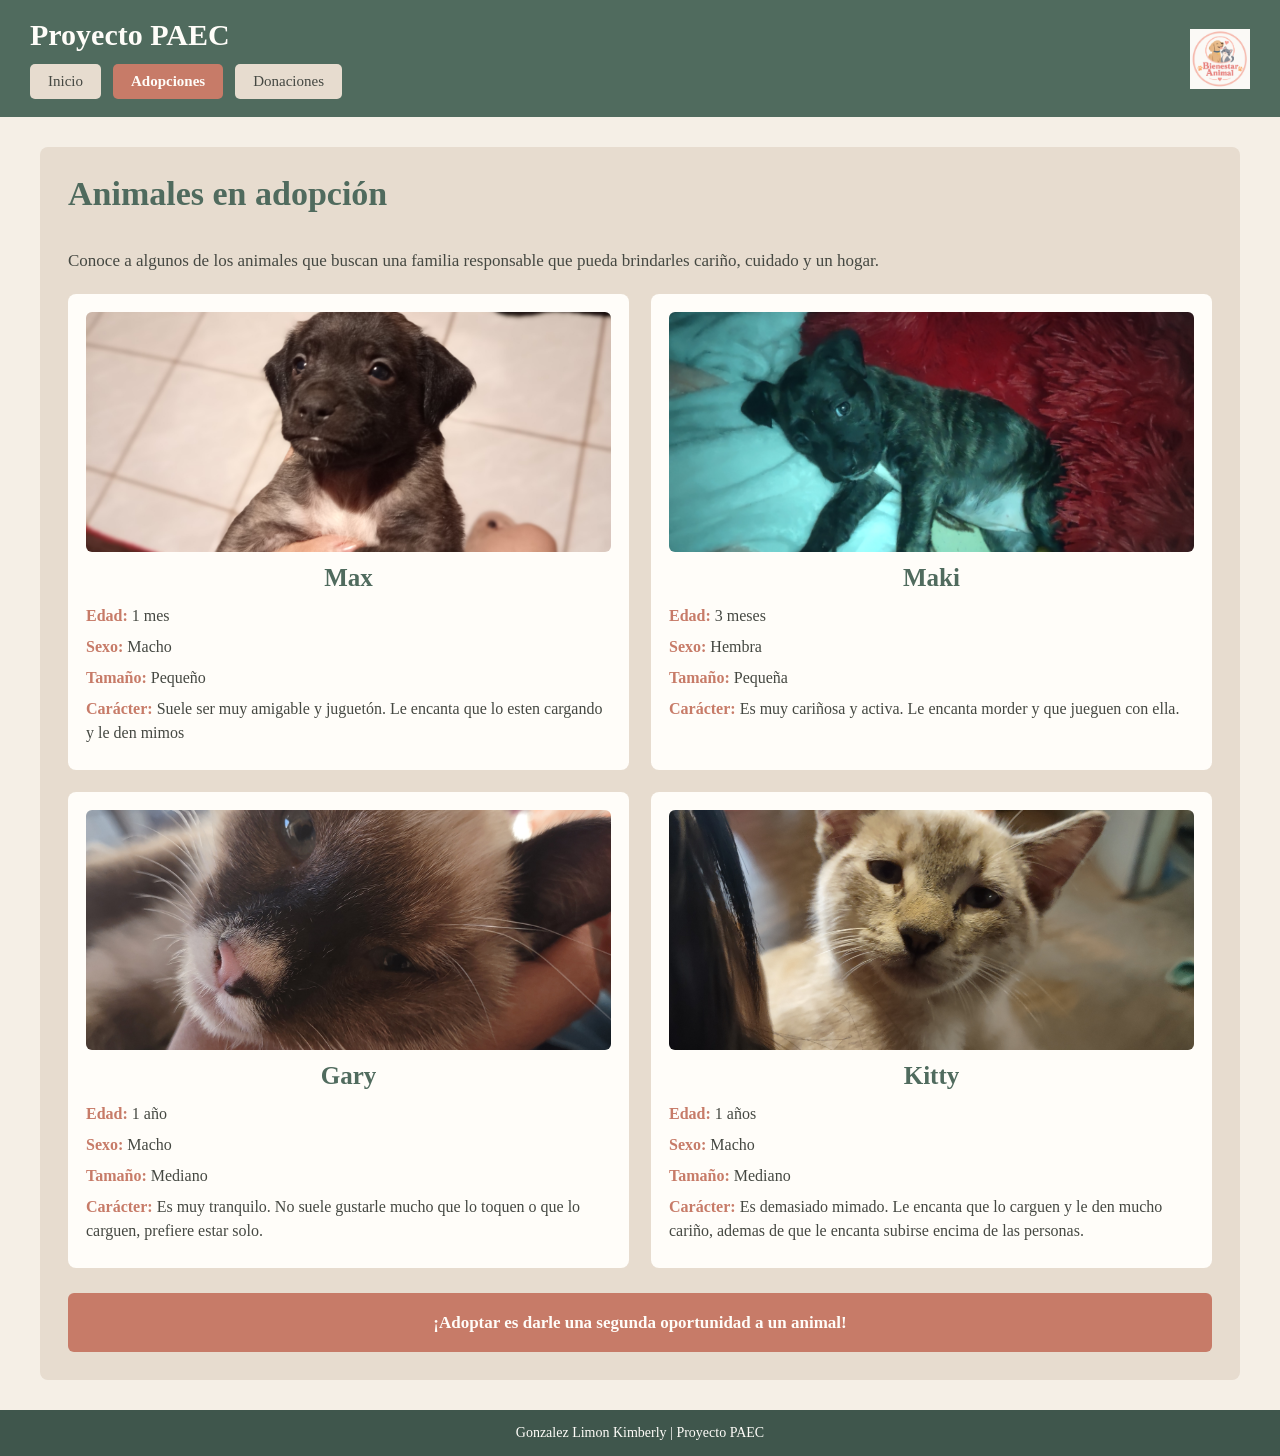
==== Adopciones.html @ 8fbb7e8e "modifique adopciones,donaciones,index y agregre imagenes" ====
<!DOCTYPE html>
<html lang="es">

<head>
    <meta charset="UTF-8">
    <title>Adopciones - Gonzalez Limon Kimberly</title>

    <link rel="stylesheet" href="estilo.css">
</head>

<body>

    <!-- Encabezado -->
    <header>

        <div>

            <h1>Proyecto PAEC</h1>

            <!-- Menú de navegación -->
            <nav class="barra-navegacion">

                <a href="index.html" class="boton-nav">Inicio</a>

                <a href="Adopciones.html" class="boton-nav activo">Adopciones</a>

                <a href="Donaciones.html" class="boton-nav">Donaciones</a>

            </nav>

        </div>

        <img src="imagenes/Emblema Pastel de Bienestar Animal.png"
             alt="Logo del proyecto PAEC"
             class="logo-pequeno">

    </header>


    <!-- Contenido principal -->
    <main>

        <section>

            <article>

                <h1>Animales en adopción</h1>

                <p>
                    Conoce a algunos de los animales que buscan una familia
                    responsable que pueda brindarles cariño, cuidado y un hogar.
                </p>


                <!-- Galería de animales -->
                <div class="contenedor-adopciones">


                    <!-- Max -->
                    <div class="tarjeta">

                        <img src="imagenes/Max.jpg"
                             alt="Perro Max">

                        <h2>Max</h2>

                        <p>
                            <strong>Edad:</strong> 1 mes
                        </p>

                        <p>
                            <strong>Sexo:</strong> Macho
                        </p>

                        <p>
                            <strong>Tamaño:</strong> Pequeño
                        </p>

                        <p>
                            <strong>Carácter:</strong> Suele ser muy amigable y juguetón. Le encanta que lo esten cargando y le den mimos
                        </p>

                    </div>


                    <!-- Maki -->
                    <div class="tarjeta">

                        <img src="imagenes/Maki.jpg"
                             alt="Perra Maki">

                        <h2>Maki</h2>

                        <p>
                            <strong>Edad:</strong> 3 meses
                        </p>

                        <p>
                            <strong>Sexo:</strong> Hembra
                        </p>

                        <p>
                            <strong>Tamaño:</strong> Pequeña
                        </p>

                        <p>
                            <strong>Carácter:</strong> Es muy cariñosa y activa. Le encanta morder y que jueguen con ella.
                        </p>

                    </div>


                    <!-- Gary -->
                    <div class="tarjeta">

                        <img src="imagenes/Gary.jpg"
                             alt="Gato Gary">

                        <h2>Gary</h2>

                        <p>
                            <strong>Edad:</strong> 1 año
                        </p>

                        <p>
                            <strong>Sexo:</strong> Macho
                        </p>

                        <p>
                            <strong>Tamaño:</strong> Mediano
                        </p>

                        <p>
                            <strong>Carácter:</strong> Es muy tranquilo. No suele gustarle mucho que lo toquen o que lo carguen, prefiere estar solo.
                        </p>

                    </div>


                    <!-- Kitty -->
                    <div class="tarjeta">

                        <img src="imagenes/Kitty.jpg"
                             alt="Gato Kitty">

                        <h2>Kitty</h2>

                        <p>
                            <strong>Edad:</strong> 1 años
                        </p>

                        <p>
                            <strong>Sexo:</strong> Macho
                        </p>

                        <p>
                            <strong>Tamaño:</strong> Mediano
                        </p>

                        <p>
                            <strong>Carácter:</strong> Es demasiado mimado. Le encanta que lo carguen y le den mucho cariño, ademas de que le encanta subirse encima de las personas.
                        </p>

                    </div>

                </div>


                <!-- Mensaje -->
                <div class="mensaje">

                    <p>
                        ¡Adoptar es darle una segunda oportunidad a un animal!
                    </p>

                </div>

            </article>

        </section>

    </main>


    <!-- Pie de página -->
    <footer>

        <p>Gonzalez Limon Kimberly | Proyecto PAEC</p>

    </footer>

</body>

</html>
---- estilo.css ----
html, body {
    margin: 0;
    padding: 0;
    width: 100%;
    min-height: 100vh;
    background-color: #F5EFE6;
    font-family: "Times New Roman", serif;
    color: #454842;
    display: flex;
    flex-direction: column;
}

header {
    display: flex;
    justify-content: space-between;
    align-items: center;
    background-color: #506B5E;
    padding: 18px 30px;
    box-sizing: border-box;
}

header h1 {
    margin: 0;
    color: #FFFDF9;
    font-size: 30px;
}

.logo-pequeno {
    width: 60px;
    height: 60px;
    object-fit: contain;
}

.barra-navegacion {
    display: flex;
    gap: 12px;
    margin-top: 12px;
}

.boton-nav {
    text-decoration: none;
    color: #454842;
    background-color: #E7DCCF;
    padding: 9px 18px;
    border-radius: 5px;
    font-size: 15px;
    font-family: Georgia, serif;
}

.boton-nav:hover {
    background-color: #C77B68;
    color: #FFFDF9;
}

.boton-nav.activo {
    background-color: #C77B68;
    color: #FFFDF9;
    font-weight: bold;
}

main {
    display: flex;
    gap: 30px;
    padding: 30px;
    box-sizing: border-box;
    flex: 1;
    width: 100%;
}

section {
    width: 100%;
    display: flex;
    flex-direction: column;
}

article {
    width: 100%;
    max-width: 1200px;
    margin: auto;
    background-color: #E7DCCF;
    padding: 28px;
    border-radius: 8px;
    box-sizing: border-box;
}

article h1 {
    font-size: 34px;
    margin-top: 0;
    color: #506B5E;
}

article h2 {
    color: #506B5E;
    font-size: 25px;
}

article p {
    font-size: 17px;
    line-height: 1.6;
}

aside {
    width: 25%;
    display: flex;
    justify-content: center;
    align-items: flex-start;
}

aside img {
    width: 100%;
    max-width: 330px;
    height: 550px;
    object-fit: cover;
    display: block;
    border-radius: 8px;
}

.imagen-principal {
    width: 100%;
    height: 400px;
    object-fit: cover;
    display: block;
    margin: 20px 0;
    border-radius: 8px;
}

.contenedor-adopciones {
    display: grid;
    grid-template-columns: repeat(2, 1fr);
    gap: 22px;
    margin-top: 20px;
}

.tarjeta {
    background-color: #FFFDF9;
    padding: 18px;
    border-radius: 8px;
    box-sizing: border-box;
}

.tarjeta img {
    width: 100%;
    height: 240px;
    object-fit: cover;
    display: block;
    border-radius: 6px;
}

.tarjeta h2 {
    text-align: center;
    margin: 12px 0;
    color: #506B5E;
}

.tarjeta p {
    font-size: 16px;
    line-height: 1.5;
    margin: 7px 0;
}

.tarjeta strong {
    color: #C77B68;
}

.contenedor-donaciones {
    display: grid;
    grid-template-columns: repeat(2, 1fr);
    gap: 20px;
    margin-top: 20px;
}

.contenedor-donaciones .tarjeta h2 {
    text-align: left;
}

.tarjeta ul {
    padding-left: 25px;
    line-height: 1.8;
    font-size: 16px;
}

.centro-acopio {
    background-color: #FFFDF9;
    padding: 20px;
    margin-top: 25px;
    border-radius: 8px;
}

.centro-acopio h2 {
    margin-top: 0;
    color: #506B5E;
}

.centro-acopio p {
    margin: 8px 0;
    text-align: left;
    color: #454842;
}

.mensaje {
    background-color: #C77B68;
    padding: 16px;
    margin-top: 25px;
    border-radius: 6px;
    text-align: center;
}

.mensaje p {
    margin: 0;
    color: #FFFDF9;
    text-align: center;
    font-weight: bold;
}

footer {
    background-color: #3F564C;
    color: #FFFDF9;
    text-align: center;
    padding: 15px;
    width: 100%;
    box-sizing: border-box;
}

footer p {
    margin: 0;
    font-size: 14px;
}
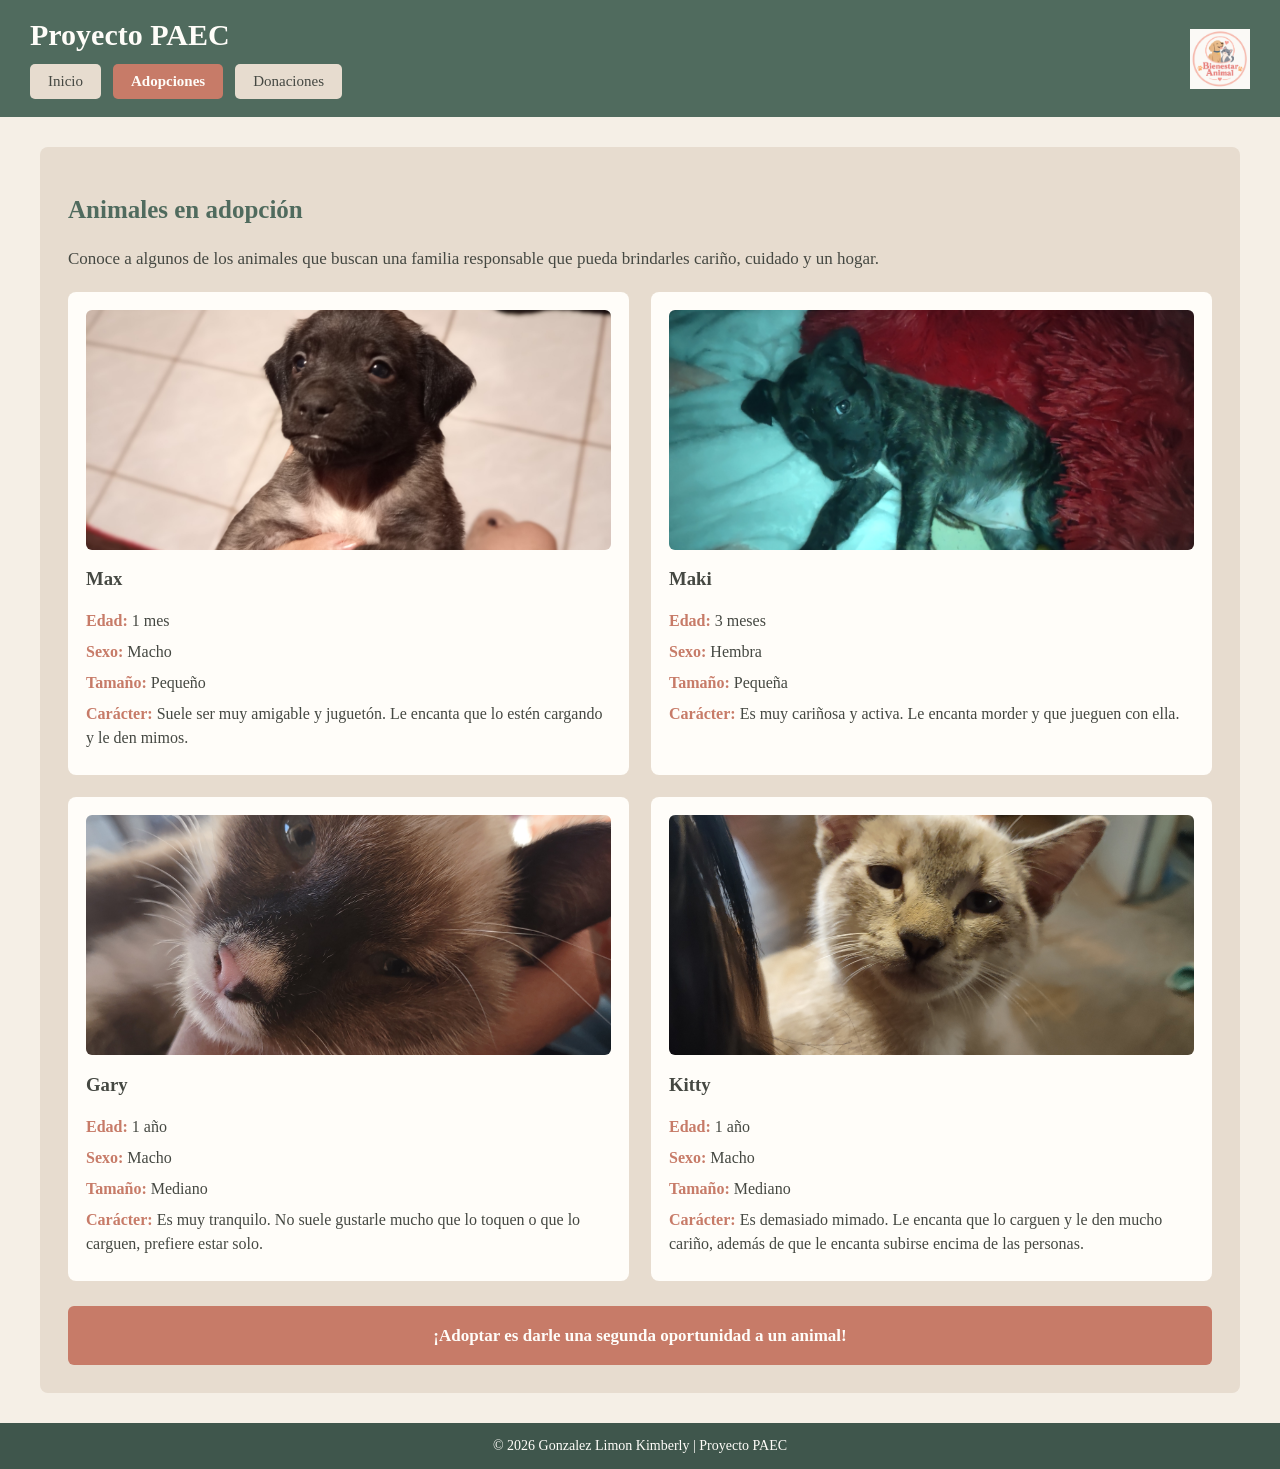
==== commit 85b2e891: "actualice adopciones" ====
--- a/Adopciones.html
+++ b/Adopciones.html
@@ -3,8 +3,10 @@
 
 <head>
     <meta charset="UTF-8">
+    <meta name="viewport" content="width=device-width, initial-scale=1.0">
     <title>Adopciones - Gonzalez Limon Kimberly</title>
 
+    <!-- Hoja de estilos externa -->
     <link rel="stylesheet" href="estilo.css">
 </head>
 
@@ -13,9 +15,9 @@
     <!-- Encabezado -->
     <header>
 
-        <div>
+        <div class="header-contenido">
 
-            <h1>Proyecto PAEC</h1>
+            <h1 class="titulo-proyecto">Proyecto PAEC</h1>
 
             <!-- Menú de navegación -->
             <nav class="barra-navegacion">
@@ -32,6 +34,7 @@
 
         <img src="imagenes/Emblema Pastel de Bienestar Animal.png"
              alt="Logo del proyecto PAEC"
+             title="Logo del proyecto"
              class="logo-pequeno">
 
     </header>
@@ -40,11 +43,11 @@
     <!-- Contenido principal -->
     <main>
 
-        <section>
+        <section class="contenido-principal">
 
             <article>
 
-                <h1>Animales en adopción</h1>
+                <h2>Animales en adopción</h2>
 
                 <p>
                     Conoce a algunos de los animales que buscan una familia
@@ -60,9 +63,9 @@
                     <div class="tarjeta">
 
                         <img src="imagenes/Max.jpg"
-                             alt="Perro Max">
+                             alt="Perro Max en adopción">
 
-                        <h2>Max</h2>
+                        <h3>Max</h3>
 
                         <p>
                             <strong>Edad:</strong> 1 mes
@@ -77,7 +80,7 @@
                         </p>
 
                         <p>
-                            <strong>Carácter:</strong> Suele ser muy amigable y juguetón. Le encanta que lo esten cargando y le den mimos
+                            <strong>Carácter:</strong> Suele ser muy amigable y juguetón. Le encanta que lo estén cargando y le den mimos.
                         </p>
 
                     </div>
@@ -87,9 +90,9 @@
                     <div class="tarjeta">
 
                         <img src="imagenes/Maki.jpg"
-                             alt="Perra Maki">
+                             alt="Perra Maki en adopción">
 
-                        <h2>Maki</h2>
+                        <h3>Maki</h3>
 
                         <p>
                             <strong>Edad:</strong> 3 meses
@@ -114,9 +117,9 @@
                     <div class="tarjeta">
 
                         <img src="imagenes/Gary.jpg"
-                             alt="Gato Gary">
+                             alt="Gato Gary en adopción">
 
-                        <h2>Gary</h2>
+                        <h3>Gary</h3>
 
                         <p>
                             <strong>Edad:</strong> 1 año
@@ -141,12 +144,12 @@
                     <div class="tarjeta">
 
                         <img src="imagenes/Kitty.jpg"
-                             alt="Gato Kitty">
+                             alt="Gato Kitty en adopción">
 
-                        <h2>Kitty</h2>
+                        <h3>Kitty</h3>
 
                         <p>
-                            <strong>Edad:</strong> 1 años
+                            <strong>Edad:</strong> 1 año
                         </p>
 
                         <p>
@@ -158,7 +161,7 @@
                         </p>
 
                         <p>
-                            <strong>Carácter:</strong> Es demasiado mimado. Le encanta que lo carguen y le den mucho cariño, ademas de que le encanta subirse encima de las personas.
+                            <strong>Carácter:</strong> Es demasiado mimado. Le encanta que lo carguen y le den mucho cariño, además de que le encanta subirse encima de las personas.
                         </p>
 
                     </div>
@@ -185,7 +188,7 @@
     <!-- Pie de página -->
     <footer>
 
-        <p>Gonzalez Limon Kimberly | Proyecto PAEC</p>
+        <p>&copy; 2026 Gonzalez Limon Kimberly | Proyecto PAEC</p>
 
     </footer>
 
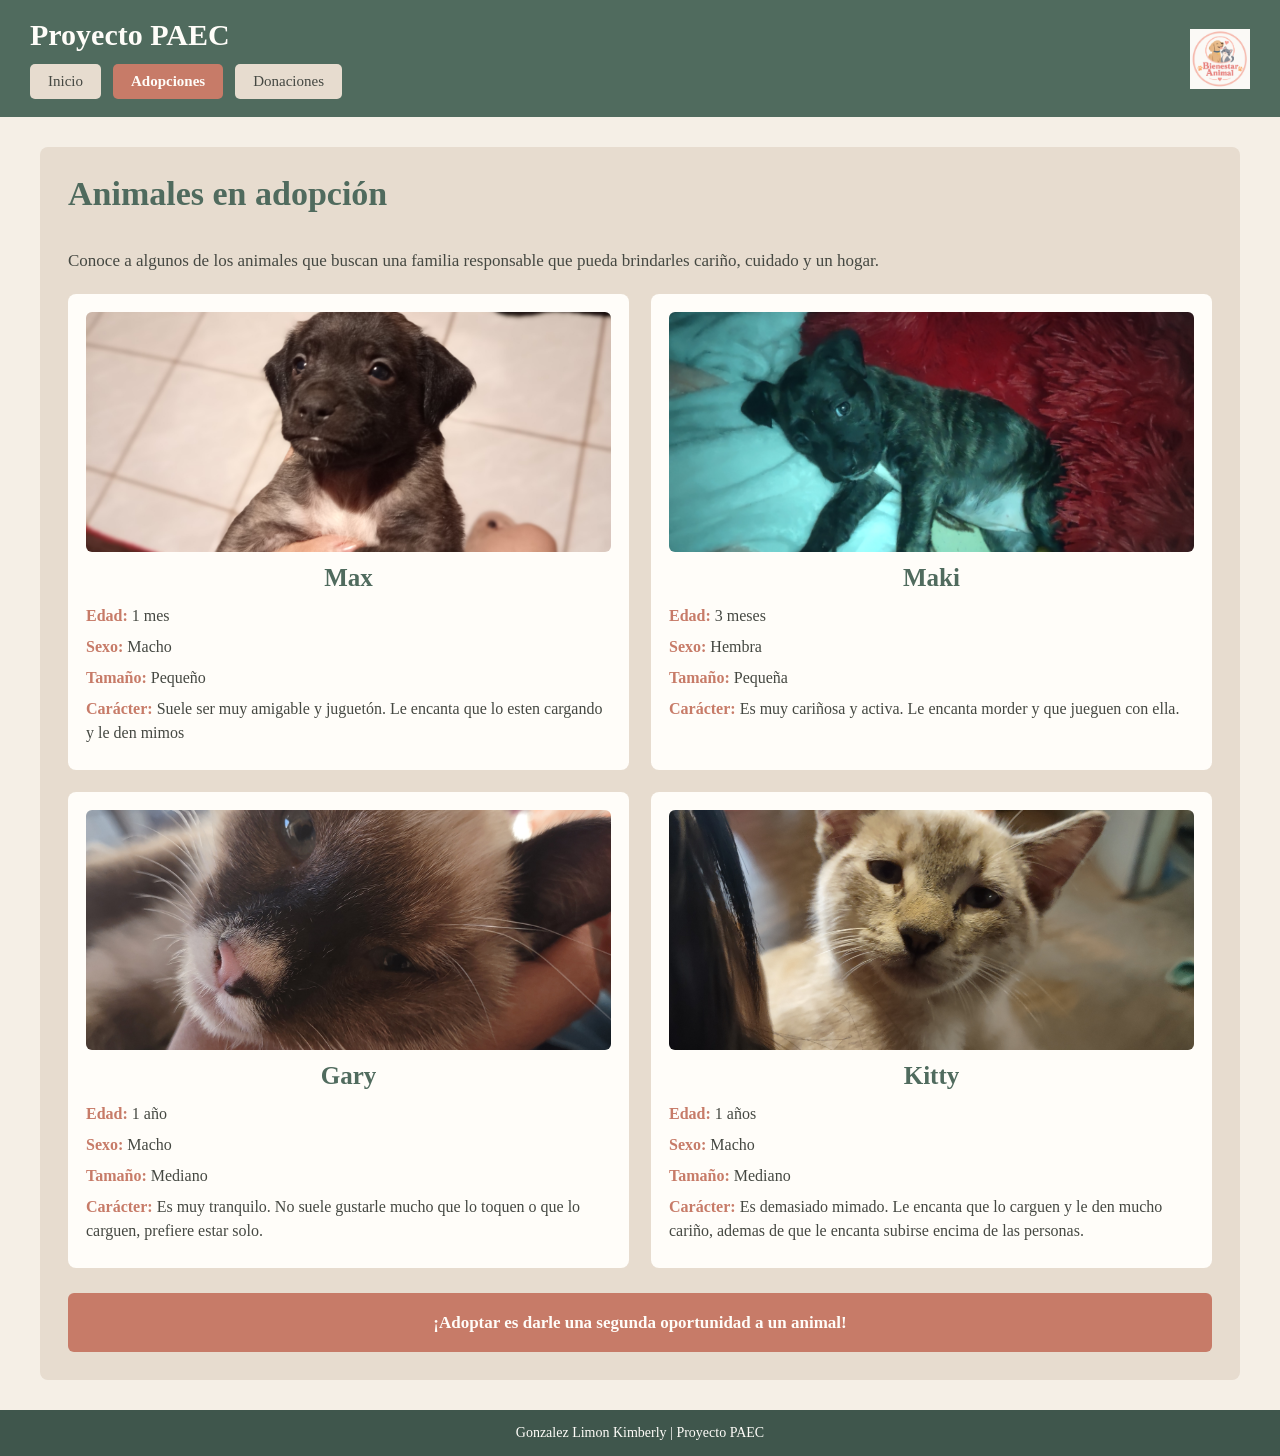
==== commit 225ee213: "actualice adopciones" ====
--- a/Adopciones.html
+++ b/Adopciones.html
@@ -3,10 +3,8 @@
 
 <head>
     <meta charset="UTF-8">
-    <meta name="viewport" content="width=device-width, initial-scale=1.0">
     <title>Adopciones - Gonzalez Limon Kimberly</title>
 
-    <!-- Hoja de estilos externa -->
     <link rel="stylesheet" href="estilo.css">
 </head>
 
@@ -15,9 +13,9 @@
     <!-- Encabezado -->
     <header>
 
-        <div class="header-contenido">
+        <div>
 
-            <h1 class="titulo-proyecto">Proyecto PAEC</h1>
+            <h1>Proyecto PAEC</h1>
 
             <!-- Menú de navegación -->
             <nav class="barra-navegacion">
@@ -34,7 +32,6 @@
 
         <img src="imagenes/Emblema Pastel de Bienestar Animal.png"
              alt="Logo del proyecto PAEC"
-             title="Logo del proyecto"
              class="logo-pequeno">
 
     </header>
@@ -43,11 +40,11 @@
     <!-- Contenido principal -->
     <main>
 
-        <section class="contenido-principal">
+        <section>
 
             <article>
 
-                <h2>Animales en adopción</h2>
+                <h1>Animales en adopción</h1>
 
                 <p>
                     Conoce a algunos de los animales que buscan una familia
@@ -63,9 +60,9 @@
                     <div class="tarjeta">
 
                         <img src="imagenes/Max.jpg"
-                             alt="Perro Max en adopción">
+                             alt="Perro Max">
 
-                        <h3>Max</h3>
+                        <h2>Max</h2>
 
                         <p>
                             <strong>Edad:</strong> 1 mes
@@ -80,7 +77,7 @@
                         </p>
 
                         <p>
-                            <strong>Carácter:</strong> Suele ser muy amigable y juguetón. Le encanta que lo estén cargando y le den mimos.
+                            <strong>Carácter:</strong> Suele ser muy amigable y juguetón. Le encanta que lo esten cargando y le den mimos
                         </p>
 
                     </div>
@@ -90,9 +87,9 @@
                     <div class="tarjeta">
 
                         <img src="imagenes/Maki.jpg"
-                             alt="Perra Maki en adopción">
+                             alt="Perra Maki">
 
-                        <h3>Maki</h3>
+                        <h2>Maki</h2>
 
                         <p>
                             <strong>Edad:</strong> 3 meses
@@ -117,9 +114,9 @@
                     <div class="tarjeta">
 
                         <img src="imagenes/Gary.jpg"
-                             alt="Gato Gary en adopción">
+                             alt="Gato Gary">
 
-                        <h3>Gary</h3>
+                        <h2>Gary</h2>
 
                         <p>
                             <strong>Edad:</strong> 1 año
@@ -144,12 +141,12 @@
                     <div class="tarjeta">
 
                         <img src="imagenes/Kitty.jpg"
-                             alt="Gato Kitty en adopción">
+                             alt="Gato Kitty">
 
-                        <h3>Kitty</h3>
+                        <h2>Kitty</h2>
 
                         <p>
-                            <strong>Edad:</strong> 1 año
+                            <strong>Edad:</strong> 1 años
                         </p>
 
                         <p>
@@ -161,7 +158,7 @@
                         </p>
 
                         <p>
-                            <strong>Carácter:</strong> Es demasiado mimado. Le encanta que lo carguen y le den mucho cariño, además de que le encanta subirse encima de las personas.
+                            <strong>Carácter:</strong> Es demasiado mimado. Le encanta que lo carguen y le den mucho cariño, ademas de que le encanta subirse encima de las personas.
                         </p>
 
                     </div>
@@ -188,7 +185,7 @@
     <!-- Pie de página -->
     <footer>
 
-        <p>&copy; 2026 Gonzalez Limon Kimberly | Proyecto PAEC</p>
+        <p>Gonzalez Limon Kimberly | Proyecto PAEC</p>
 
     </footer>
 
